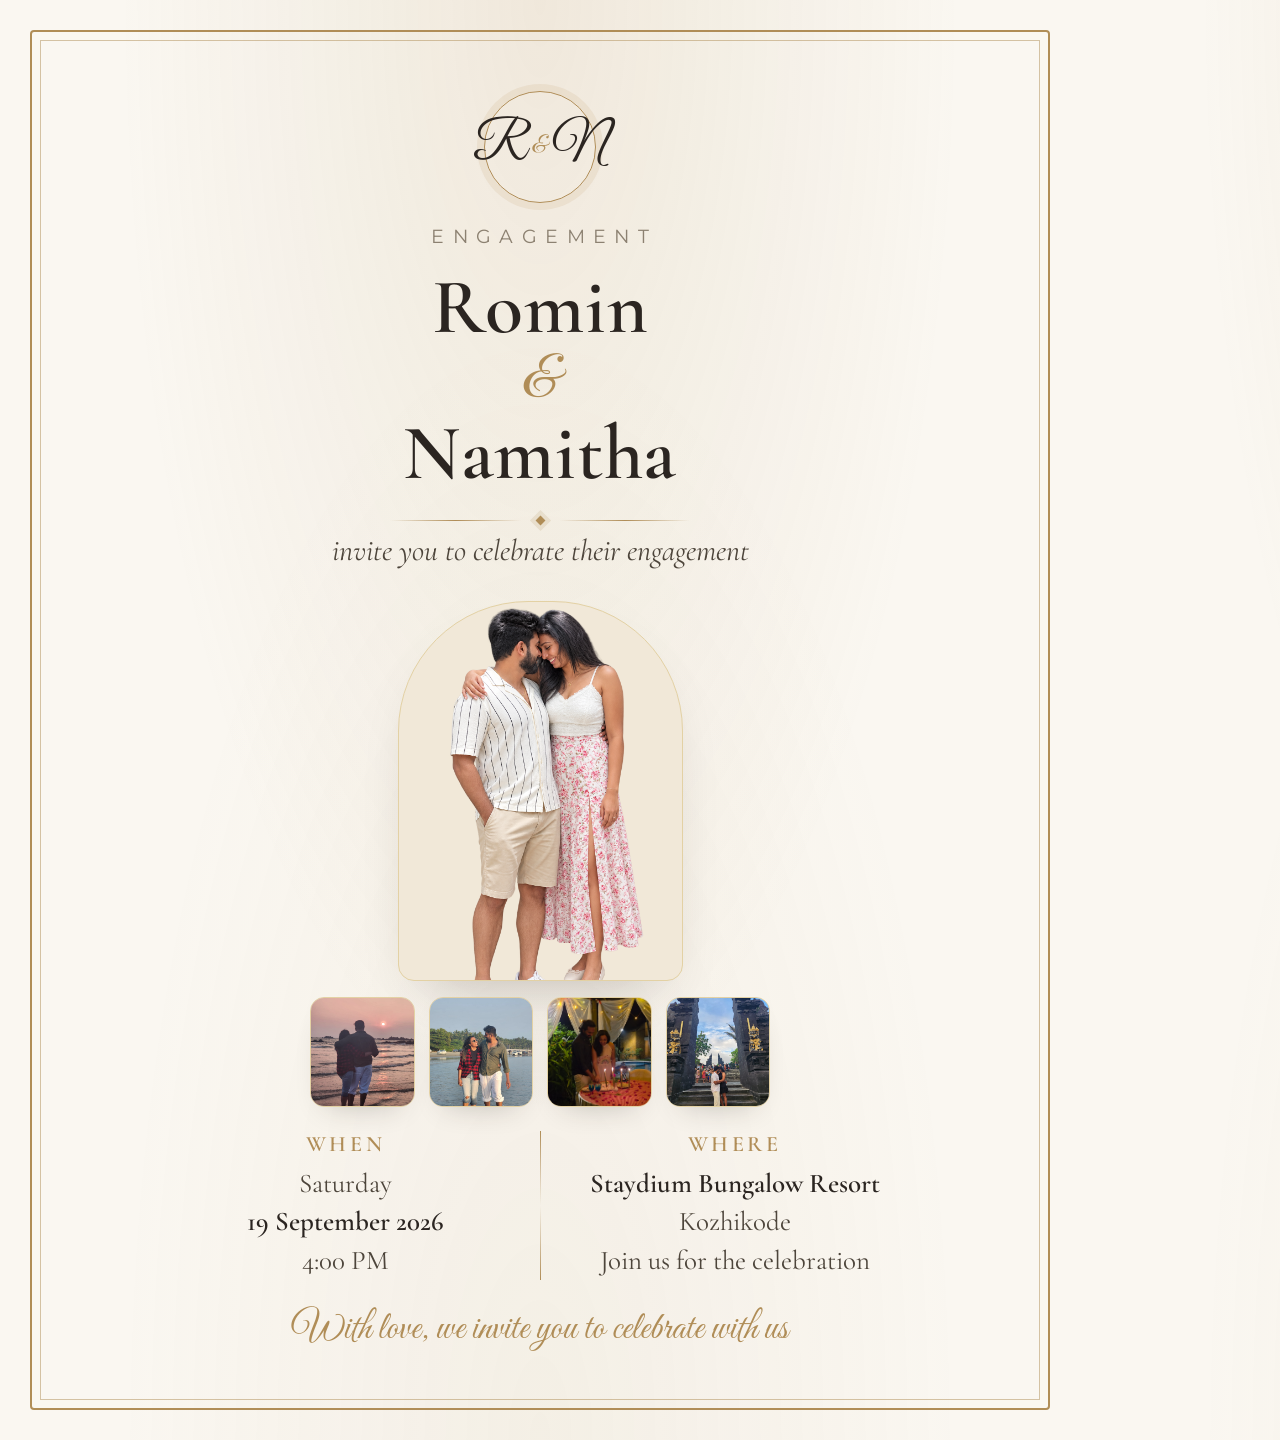
==== invite-card.html @ 38dcff9f "Add opening invitation page, gallery photos, and rename to Romin Adds invite.html/css/js as a pre-in" ====
<!DOCTYPE html>
<html lang="en">
<head>
<meta charset="UTF-8" />
<link rel="preconnect" href="https://fonts.googleapis.com" />
<link rel="preconnect" href="https://fonts.gstatic.com" crossorigin />
<link href="https://fonts.googleapis.com/css2?family=Cormorant+Garamond:ital,wght@0,400;0,500;0,600;1,400;1,500&family=Montserrat:wght@300;400;500;600&family=Great+Vibes&display=swap" rel="stylesheet" />
<style>
  :root {
    --ivory: #faf7f1;
    --cream: #f1e8d8;
    --paper: #fffdf9;
    --ink: #2b2521;
    --ink-soft: #4d453b;
    --stone: #8c8171;
    --gold: #b08d57;
    --gold-soft: #e3d1a4;
    --serif: "Cormorant Garamond", Georgia, serif;
    --script: "Great Vibes", cursive;
    --sans: "Montserrat", Arial, sans-serif;
  }
  * { box-sizing: border-box; margin: 0; padding: 0; }
  html, body { width: 1080px; height: 1440px; }
  body {
    font-family: var(--sans);
    color: var(--ink-soft);
    background:
      radial-gradient(ellipse at 50% 0%, rgba(176, 141, 87, 0.14), transparent 55%),
      radial-gradient(ellipse at 50% 100%, rgba(176, 141, 87, 0.08), transparent 55%),
      var(--ivory);
  }
  .card { width: 1080px; height: 1440px; padding: 30px; }
  .frame {
    width: 100%;
    height: 100%;
    border: 2px solid var(--gold);
    border-radius: 4px;
    padding: 8px;
  }
  .inner {
    width: 100%;
    height: 100%;
    border: 1px solid rgba(176, 141, 87, 0.5);
    display: flex;
    flex-direction: column;
    align-items: center;
    text-align: center;
    padding: 50px 64px 46px;
  }
  .monogram {
    display: inline-flex;
    align-items: center;
    justify-content: center;
    gap: 6px;
    width: 112px;
    height: 112px;
    border: 1px solid var(--gold);
    border-radius: 50%;
    color: var(--ink);
    font-family: var(--script);
    box-shadow: 0 0 0 7px rgba(176, 141, 87, 0.12);
    margin-bottom: 22px;
  }
  .monogram span { font-size: 52px; line-height: 1; }
  .monogram small { font-size: 24px; color: var(--gold); }
  .eyebrow {
    font-size: 19px;
    letter-spacing: 0.44em;
    text-transform: uppercase;
    color: var(--stone);
    margin-bottom: 20px;
    padding-left: 0.44em;
  }
  .names {
    display: flex;
    flex-direction: column;
    align-items: center;
    gap: 2px;
  }
  .names__name {
    font-family: var(--serif);
    font-weight: 600;
    color: var(--ink);
    font-size: 78px;
    line-height: 1.02;
    letter-spacing: 0.01em;
  }
  .names__amp {
    font-family: var(--script);
    font-size: 58px;
    color: var(--gold);
    line-height: 1;
    margin: 2px 0;
  }
  .divider {
    display: flex;
    align-items: center;
    justify-content: center;
    gap: 16px;
    width: 300px;
    margin: 24px 0 8px;
  }
  .divider__line { height: 1px; flex: 1; background: linear-gradient(90deg, transparent, var(--gold), transparent); }
  .divider__diamond { width: 7px; height: 7px; background: var(--gold); transform: rotate(45deg); box-shadow: 0 0 0 4px rgba(176, 141, 87, 0.16); }
  .subtitle {
    font-family: var(--serif);
    font-style: italic;
    font-size: 30px;
    color: var(--ink-soft);
  }
  .photo {
    flex: 1;
    display: flex;
    flex-direction: column;
    align-items: center;
    justify-content: center;
    gap: 16px;
    width: 100%;
    min-height: 0;
    margin: 22px 0 6px;
  }
  .photo-frame {
    height: 100%;
    max-height: 380px;
    aspect-ratio: 3 / 4;
    border-radius: 130px 130px 16px 16px;
    overflow: hidden;
    background: var(--cream);
    border: 1px solid var(--gold-soft);
    box-shadow: 0 30px 60px -30px rgba(43, 37, 30, 0.28);
  }
  .photo-frame img {
    width: 100%;
    height: 100%;
    object-fit: cover;
    object-position: top center;
  }
  .photo-thumbs {
    display: flex;
    gap: 14px;
    justify-content: center;
    width: 100%;
    max-width: 460px;
  }
  .photo-thumb {
    flex: 1;
    height: 110px;
    border-radius: 14px;
    overflow: hidden;
    background: var(--cream);
    border: 1px solid var(--gold-soft);
    box-shadow: 0 14px 30px -18px rgba(43, 37, 30, 0.3);
  }
  .photo-thumb img {
    width: 100%;
    height: 100%;
    object-fit: cover;
  }
  .photo-thumb:nth-of-type(1) img { object-position: center 42%; }
  .photo-thumb:nth-of-type(2) img { object-position: center 24%; }
  .photo-thumb:nth-of-type(3) img { object-position: center 38%; }
  .photo-thumb:nth-of-type(4) img { object-position: center 78%; }
  .details {
    display: flex;
    align-items: stretch;
    justify-content: center;
    gap: 44px;
    margin-top: 8px;
  }
  .details__col { flex: 0 0 300px; width: 300px; }
  .details__sep { width: 1px; background: linear-gradient(var(--gold), transparent, var(--gold)); }
  .details__label {
    font-family: var(--serif);
    font-weight: 600;
    letter-spacing: 0.16em;
    text-transform: uppercase;
    color: var(--gold);
    font-size: 22px;
    margin-bottom: 8px;
  }
  .details__text { font-family: var(--serif); font-size: 27px; line-height: 1.42; color: var(--ink-soft); }
  .details__text strong { color: var(--ink); font-weight: 600; }
  .footer {
    margin-top: 26px;
    font-family: var(--script);
    font-size: 38px;
    color: var(--gold);
  }
</style>
</head>
<body>
  <div class="card">
    <div class="frame">
      <div class="inner">
        <div class="monogram"><span>R</span><small>&amp;</small><span>N</span></div>
        <p class="eyebrow">Engagement</p>

        <div class="names">
          <div class="names__name">Romin</div>
          <span class="names__amp">&amp;</span>
          <div class="names__name">Namitha</div>
        </div>

        <div class="divider">
          <span class="divider__line"></span>
          <span class="divider__diamond"></span>
          <span class="divider__line"></span>
        </div>
        <p class="subtitle">invite you to celebrate their engagement</p>

        <div class="photo">
          <div class="photo-frame">
            <img src="couple-hero.png?v=20260919" alt="Romin and Namitha together" />
          </div>
          <div class="photo-thumbs">
            <div class="photo-thumb"><img src="./side.jpeg" alt="Romin and Namitha engagement photo" /></div>
            <div class="photo-thumb"><img src="./side2.jpeg" alt="Romin and Namitha engagement photo" /></div>
            <div class="photo-thumb"><img src="./side3.jpeg" alt="Romin and Namitha engagement photo" /></div>
            <div class="photo-thumb"><img src="./side4.jpeg" alt="Romin and Namitha engagement photo" /></div>
          </div>
        </div>

        <div class="details">
          <div class="details__col">
            <div class="details__label">When</div>
            <div class="details__text">Saturday<br /><strong>19 September 2026</strong><br />4:00 PM</div>
          </div>
          <div class="details__sep"></div>
          <div class="details__col">
            <div class="details__label">Where</div>
            <div class="details__text"><strong>Staydium Bungalow Resort</strong><br />Kozhikode<br />Join us for the celebration</div>
          </div>
        </div>

        <p class="footer">With love, we invite you to celebrate with us</p>
      </div>
    </div>
  </div>
</body>
</html>
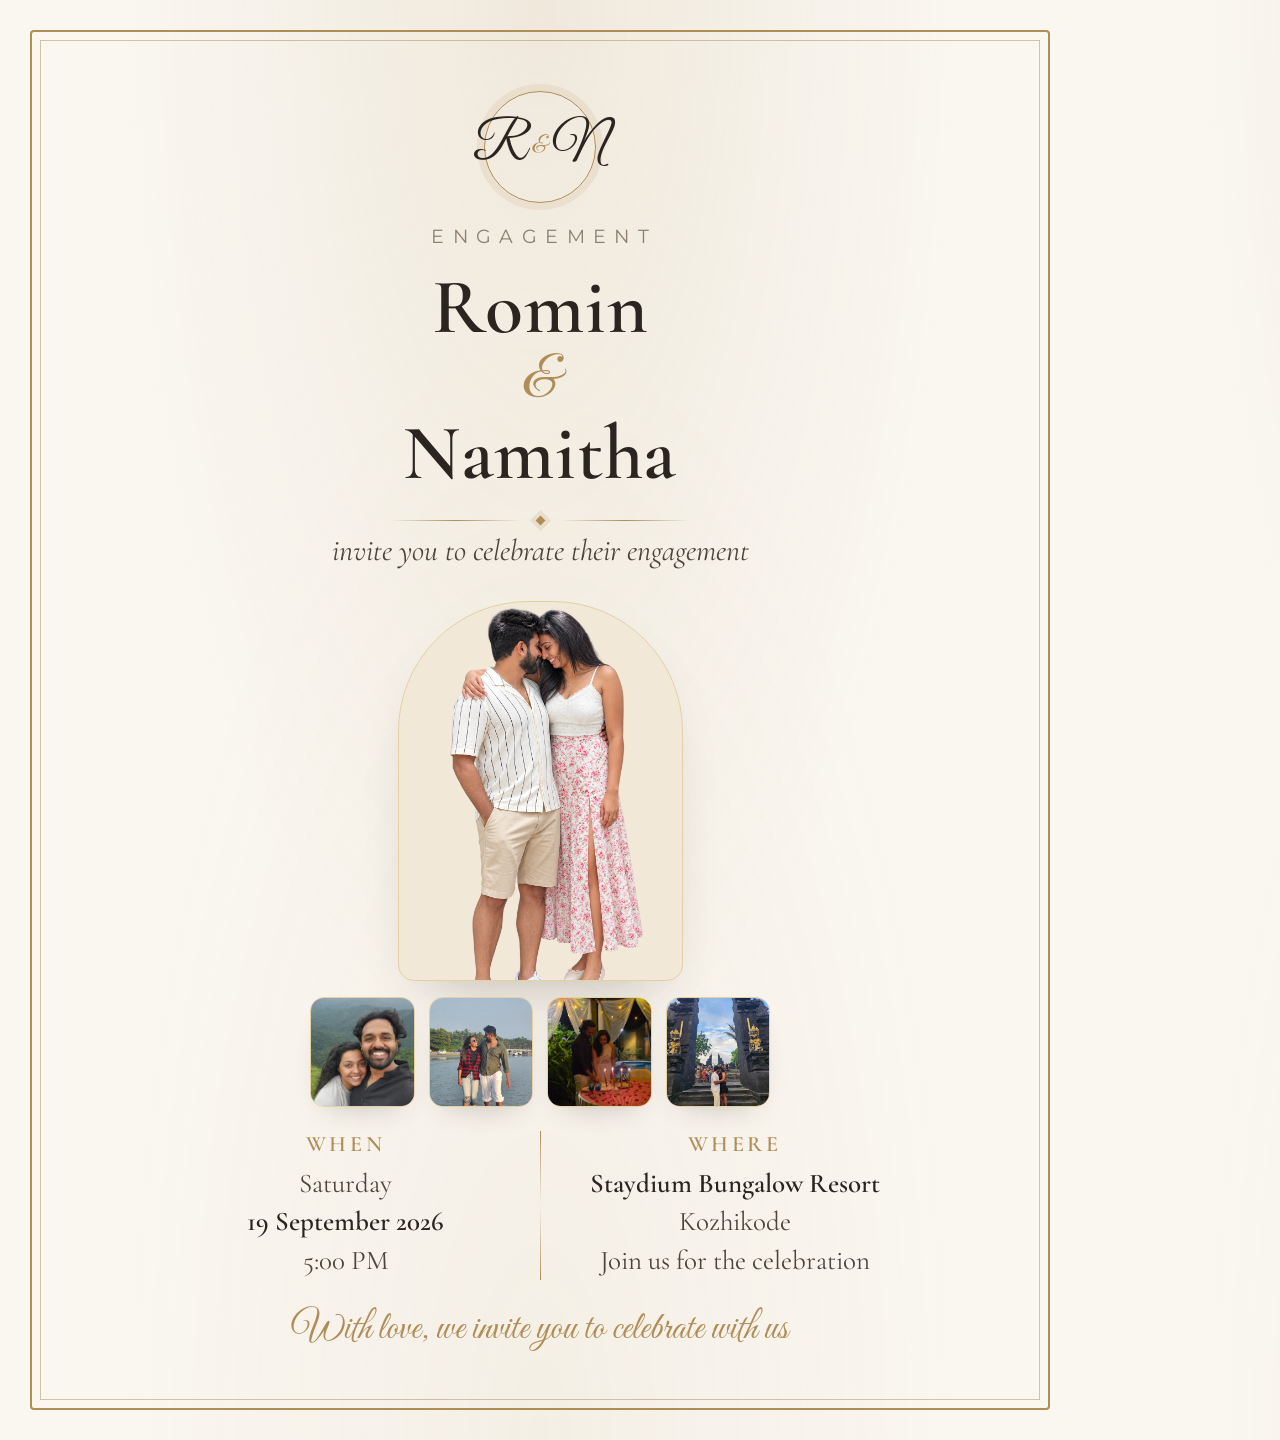
==== commit ec87df65: "Update event time to 5:00 PM and add Saturday to displayed dates Co-Authored-By: Claude Sonnet 5 <no" ====
--- a/invite-card.html
+++ b/invite-card.html
@@ -223,7 +223,7 @@
         <div class="details">
           <div class="details__col">
             <div class="details__label">When</div>
-            <div class="details__text">Saturday<br /><strong>19 September 2026</strong><br />4:00 PM</div>
+            <div class="details__text">Saturday<br /><strong>19 September 2026</strong><br />5:00 PM</div>
           </div>
           <div class="details__sep"></div>
           <div class="details__col">
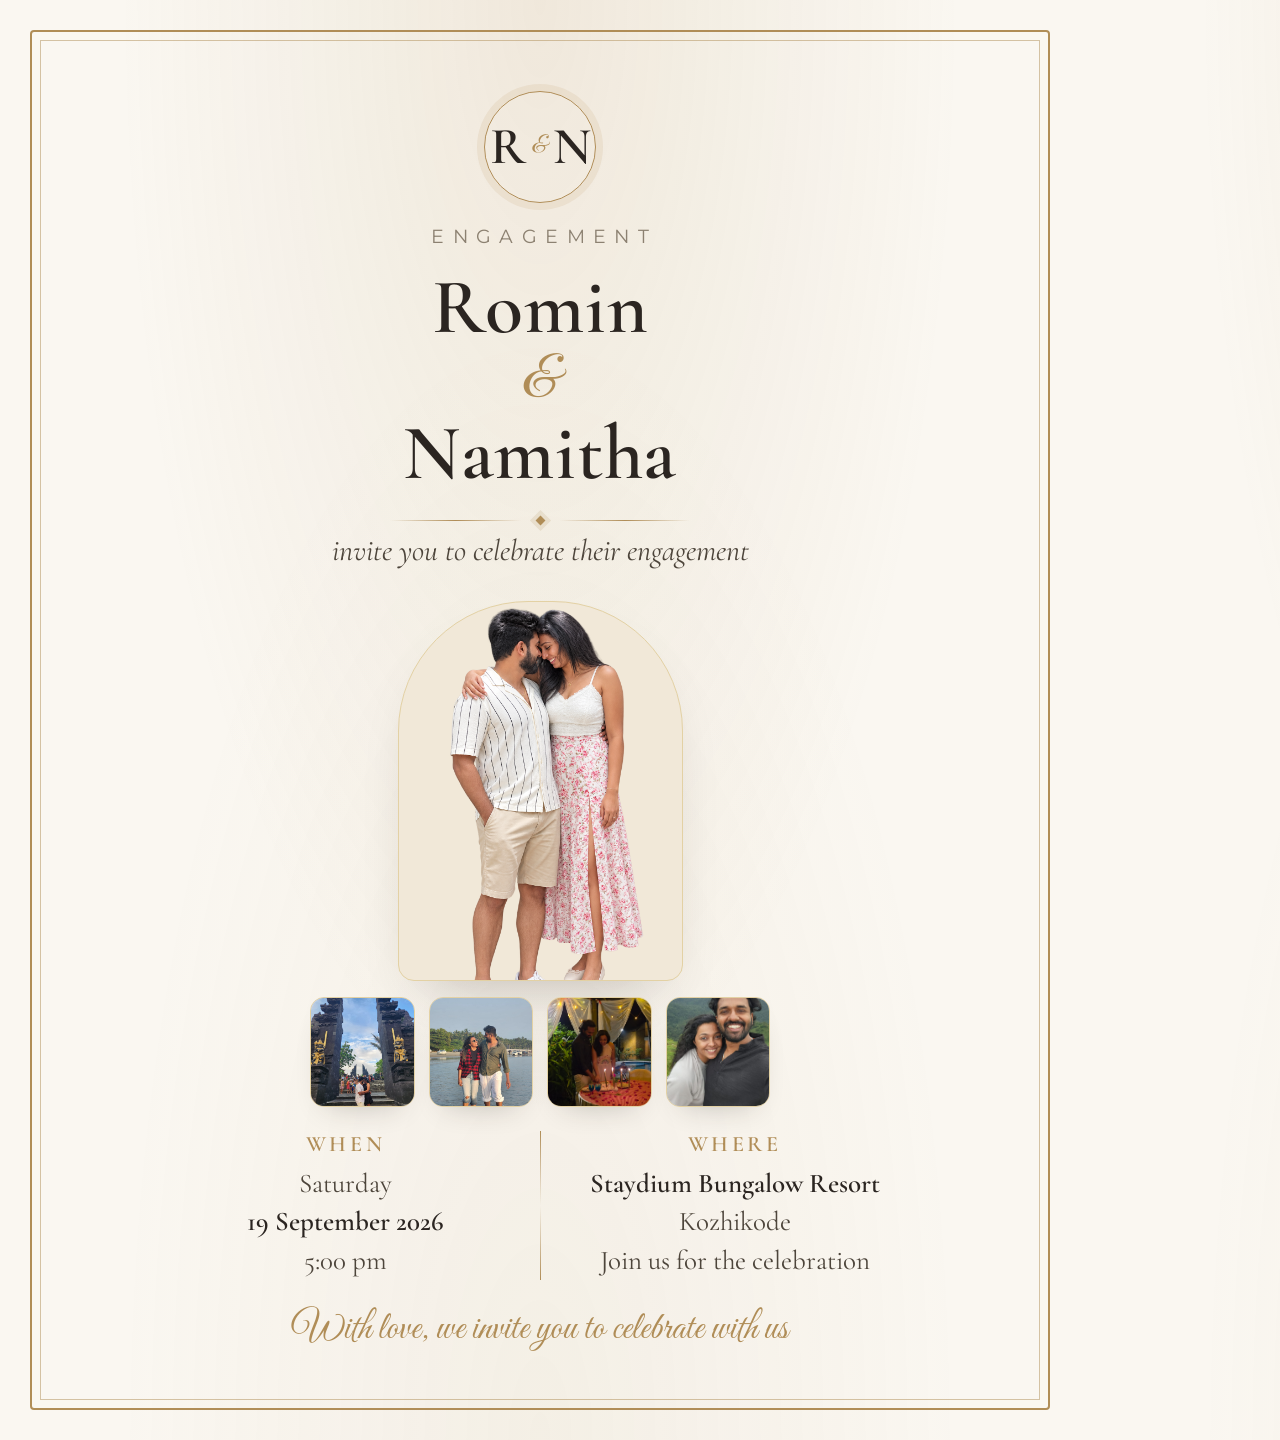
==== commit 96e6ecb0: "Wire opening page as site entry, sync monogram fonts, add gallery slider - Move main invitation cont" ====
--- a/invite-card.html
+++ b/invite-card.html
@@ -57,12 +57,12 @@
     border: 1px solid var(--gold);
     border-radius: 50%;
     color: var(--ink);
-    font-family: var(--script);
+    font-family: var(--serif);
     box-shadow: 0 0 0 7px rgba(176, 141, 87, 0.12);
     margin-bottom: 22px;
   }
-  .monogram span { font-size: 52px; line-height: 1; }
-  .monogram small { font-size: 24px; color: var(--gold); }
+  .monogram span { font-size: 52px; line-height: 1; font-weight: 600; }
+  .monogram small { font-size: 24px; color: var(--gold); font-family: var(--script); }
   .eyebrow {
     font-size: 19px;
     letter-spacing: 0.44em;
@@ -223,7 +223,7 @@
         <div class="details">
           <div class="details__col">
             <div class="details__label">When</div>
-            <div class="details__text">Saturday<br /><strong>19 September 2026</strong><br />5:00 PM</div>
+            <div class="details__text">Saturday<br /><strong>19 September 2026</strong><br />5:00 pm</div>
           </div>
           <div class="details__sep"></div>
           <div class="details__col">
